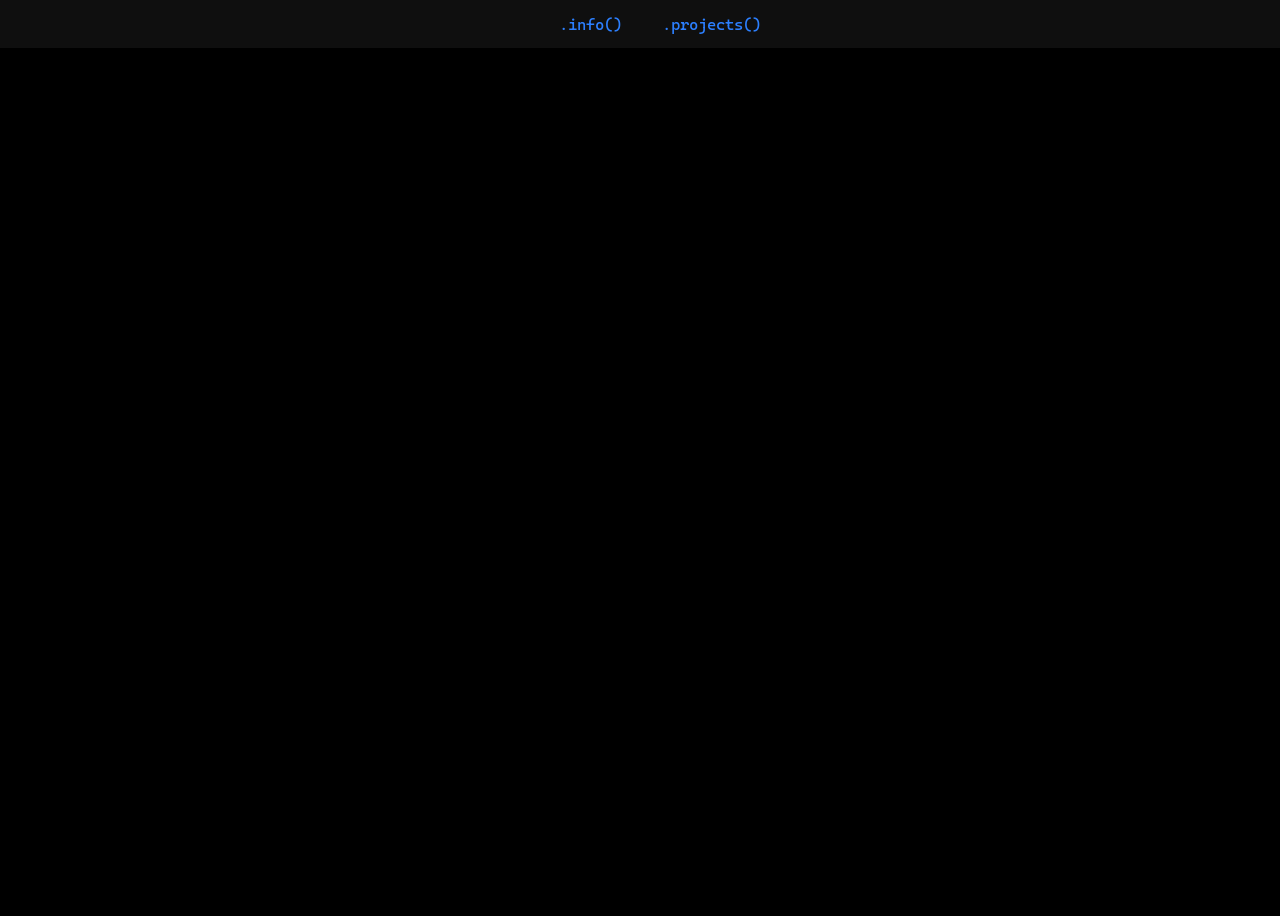
==== source/pages/projects.html @ 029d2594 "feat: add global style to projects page and add the nav bar" ====
<!DOCTYPE html>
<html lang="en">
<head>
    <meta charset="UTF-8">
    <meta name="viewport" content="width=device-width, initial-scale=1.0">
    <title>gabriel.projects()</title>
    <link rel="stylesheet" href="../styles/global_style.css">
</head>
<body>
    <header>
        <p class="blue" id="header-session"></p>
        <nav>
            <a href="../../index.html" class="header-nav">.info()</a>
            <a href="" class="header-nav">.projects()</a>
        </nav>
    </header>
</body>
</html>
---- source/styles/global_style.css ----
@import url('https://fonts.googleapis.com/css2?family=Cascadia+Code:ital,wght@0,200..700;1,200..700&display=swap');

body {
    min-height: 100dvh;
    background-color: black;
    color: white;
    font-family: "Cascadia Code";
    display: flex;
    flex-direction: column;
    align-items: center;
    justify-content: center;
    text-align: center;
}

header {
    position: fixed;
    top: 0;
    background-color: #0f0f0f;
    width: 100%;
    padding: 8px;
    display: flex;
    justify-content: center;
}

nav {
  display: flex;
  align-items: center;
  justify-content: center;
}

.header-nav {
    color: oklch(62.3% 0.214 259.815) ;
    margin-left: 40px;
    text-decoration: none;
    width: 100%;
}
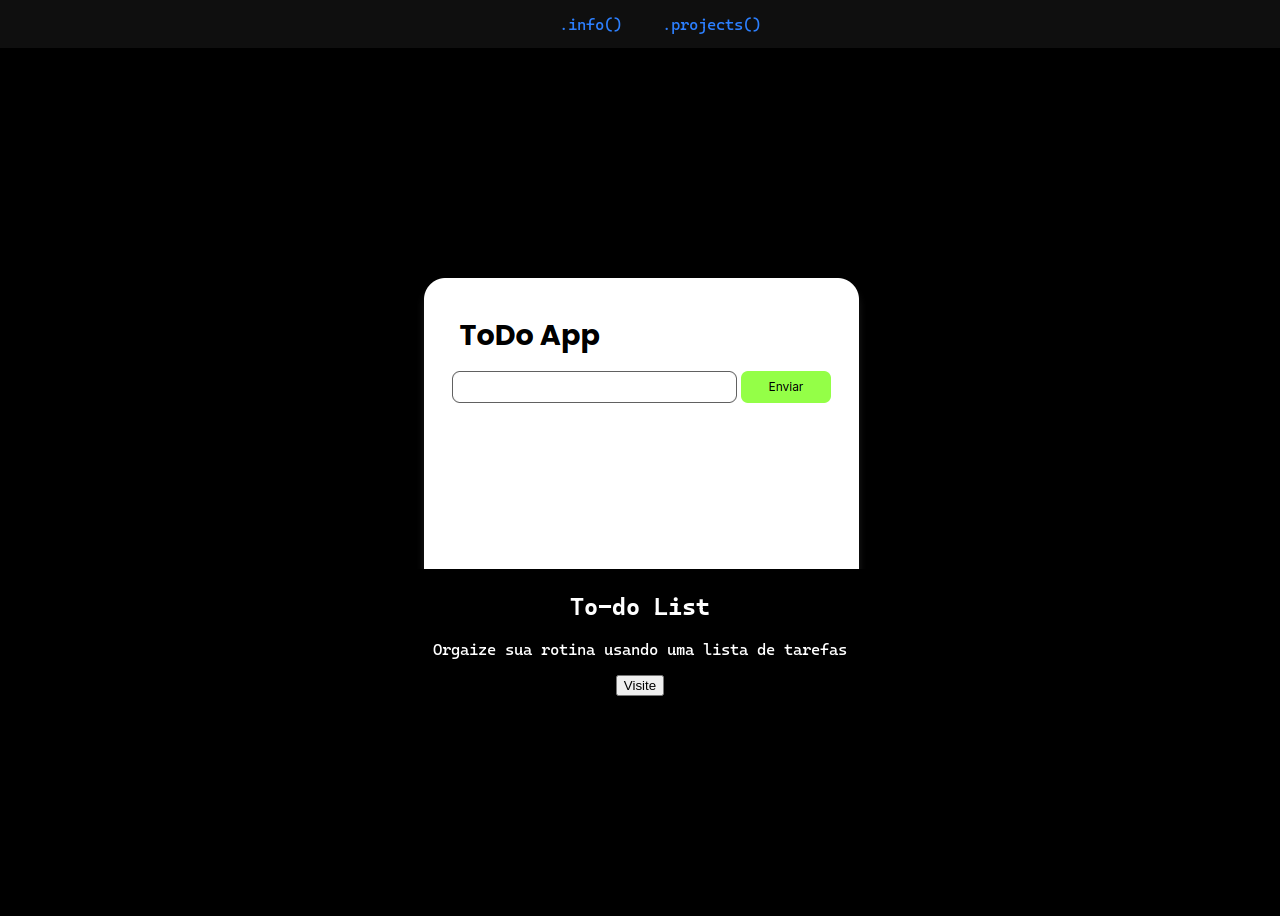
==== commit dbbc951c: "feat: add the first project" ====
--- a/source/pages/projects.html
+++ b/source/pages/projects.html
@@ -14,5 +14,13 @@
             <a href="" class="header-nav">.projects()</a>
         </nav>
     </header>
+    <div id="card-box">
+        <div class='project-card'>
+            <img src="../../assets/tda-image.png" alt="preview do app de tarefas">
+            <h2>To-do List</h2>
+            <p>Orgaize sua rotina usando uma lista de tarefas</p>
+            <a href="https://gabicjo.github.io/todo-list/" target="_blank"><button type="button">Visite</button></a>
+        </div>
+    </div>
 </body>
 </html>
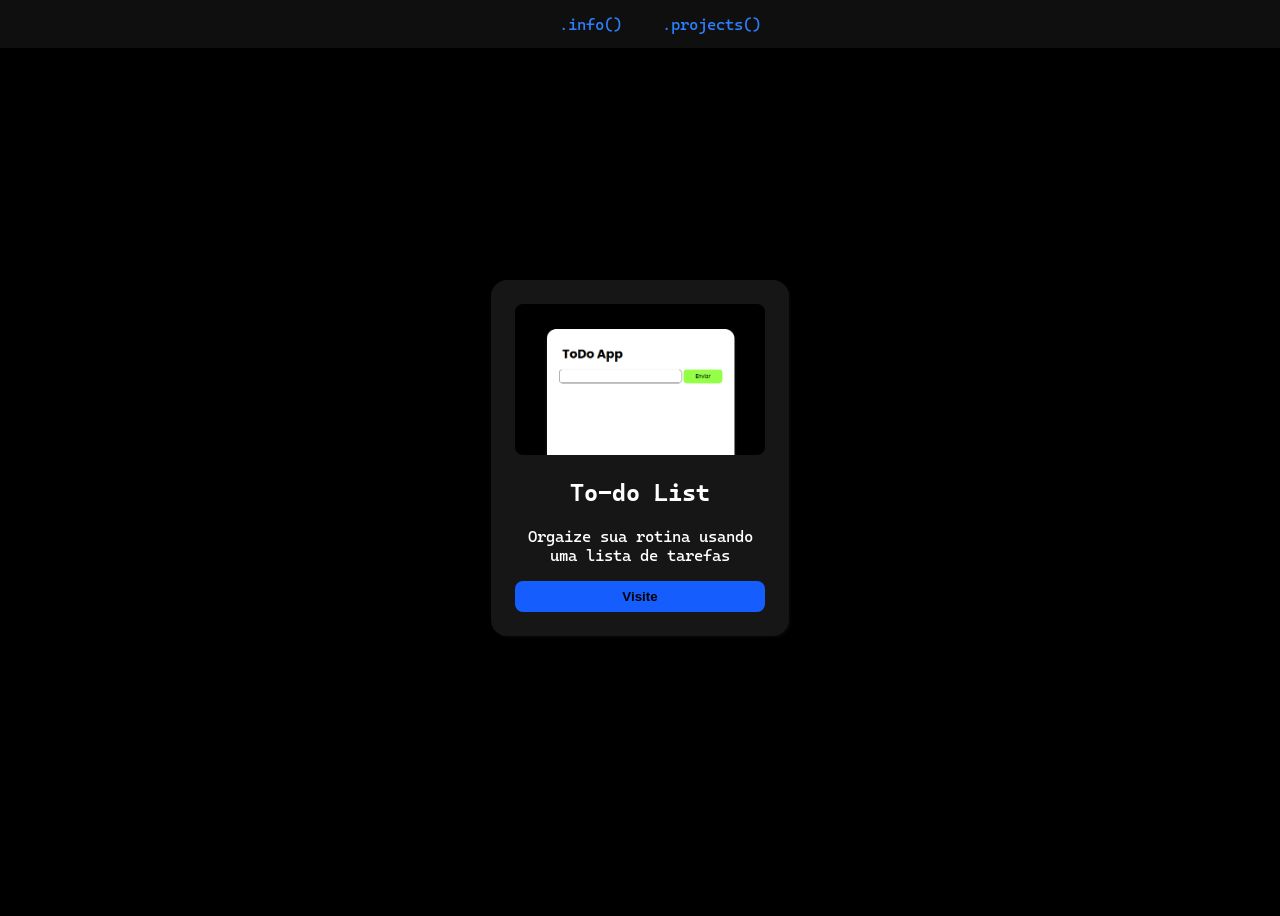
==== commit 82a888a6: "feat: add a style for project cards and link css file" ====
--- a/source/pages/projects.html
+++ b/source/pages/projects.html
@@ -5,6 +5,7 @@
     <meta name="viewport" content="width=device-width, initial-scale=1.0">
     <title>gabriel.projects()</title>
     <link rel="stylesheet" href="../styles/global_style.css">
+    <link rel="stylesheet" href="../styles/card_style.css">
 </head>
 <body>
     <header>
--- a/source/styles/card_style.css
+++ b/source/styles/card_style.css
@@ -0,0 +1,42 @@
+@import url('https://fonts.googleapis.com/css2?family=Cascadia+Code:ital,wght@0,200..700;1,200..700&display=swap');
+
+.project-card {
+    background-color: #161616;
+    padding: 24px;
+    margin: 16px;
+    border-radius: 16px;
+    min-height: 250px;
+    max-width: 250px;
+    box-shadow: 2px 2px 2px rgba(59, 59, 59, 0.1);
+    transition: 0.2s;
+}
+
+.project-card:hover {
+    transform: scale(1.02);
+}
+
+#card-box {
+    display: flex;
+    overflow-y: auto;
+    max-width: 100%;
+}
+
+img {
+    min-width: 250px;
+    max-width: 250px;
+    border-radius: 8px;
+}
+
+button {
+    background-color: oklch(54.6% 0.245 262.881);
+    border: none;
+    width: 100%;
+    padding: 8px;
+    border-radius: 8px;
+    transition: 0.2s;
+    font-weight: bold;
+}
+button:hover {
+    background-color: oklch(62.3% 0.214 259.815);
+    transform: scale(1.02);
+}
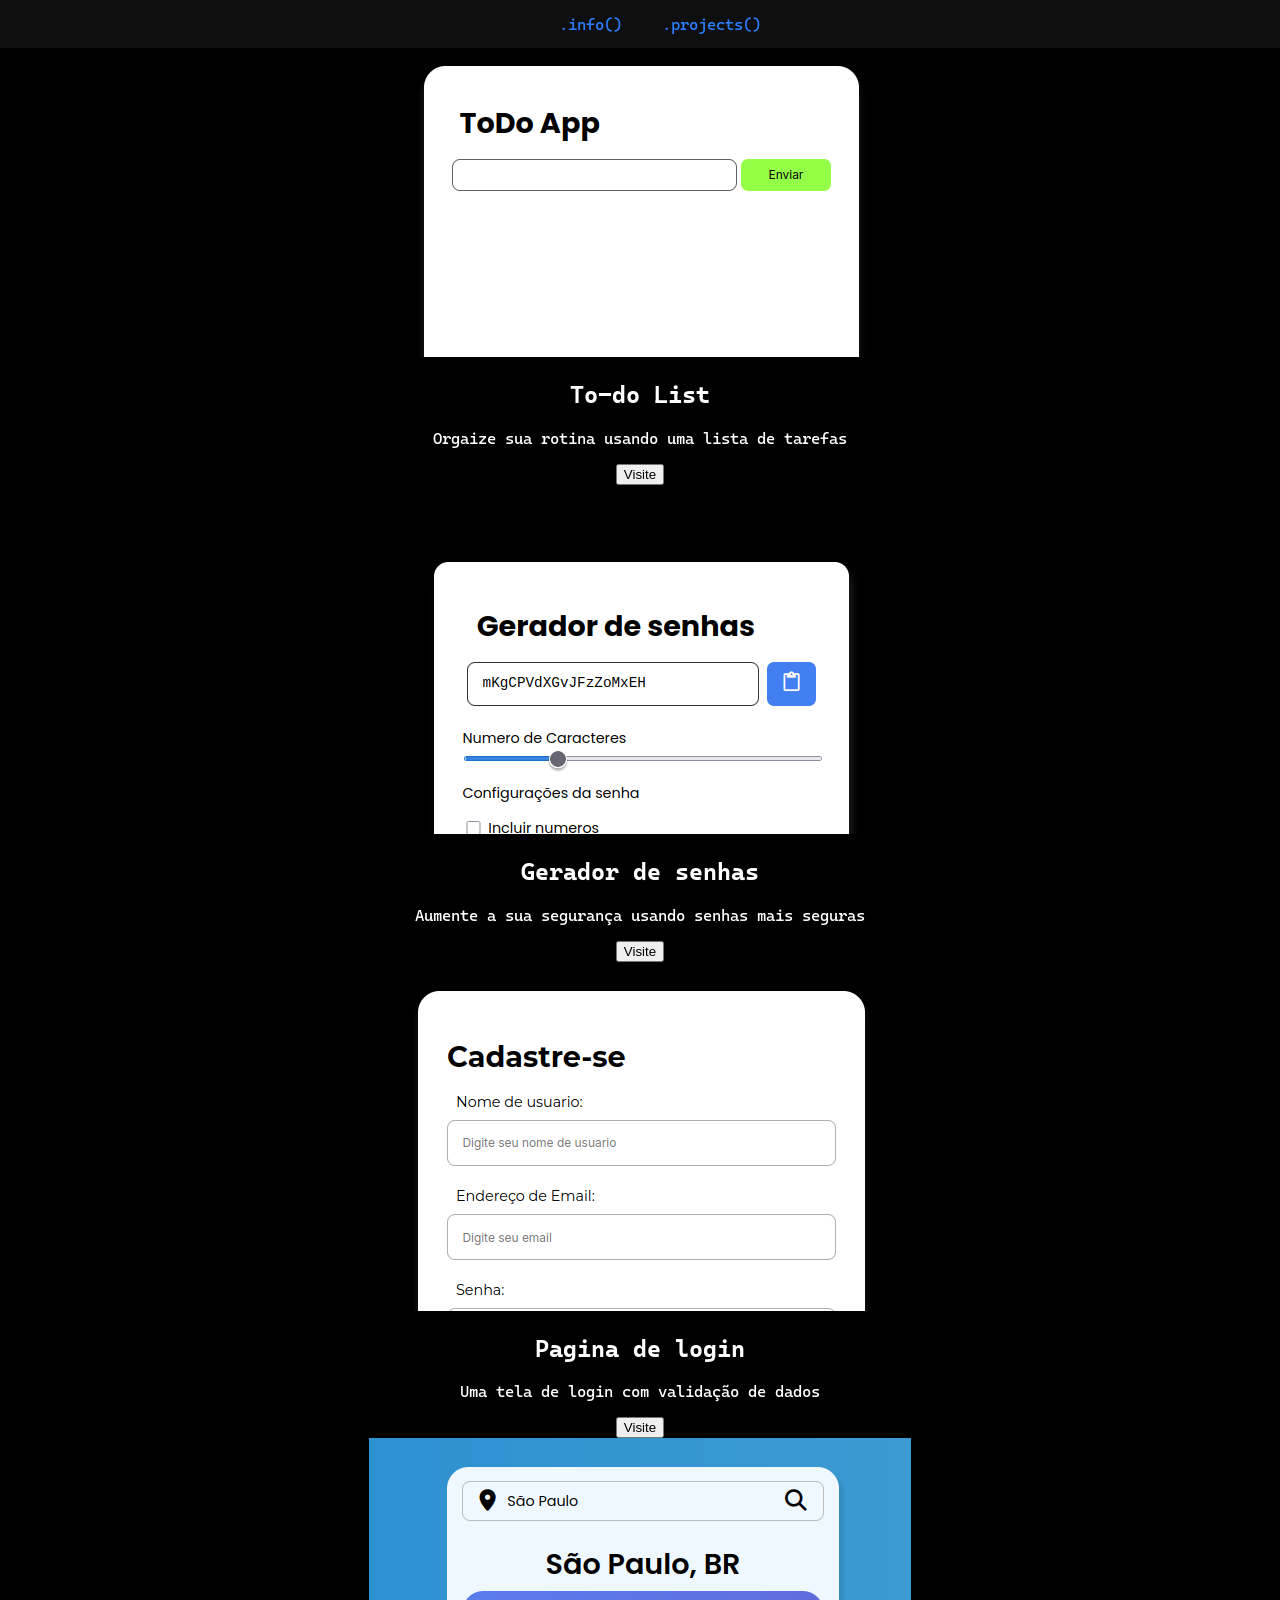
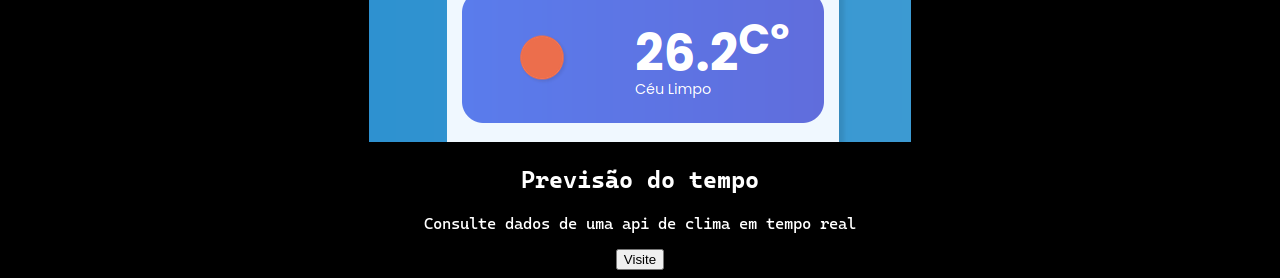
==== commit f8f8f82e: "feat: add more projects" ====
--- a/source/pages/projects.html
+++ b/source/pages/projects.html
@@ -5,7 +5,6 @@
     <meta name="viewport" content="width=device-width, initial-scale=1.0">
     <title>gabriel.projects()</title>
     <link rel="stylesheet" href="../styles/global_style.css">
-    <link rel="stylesheet" href="../styles/card_style.css">
 </head>
 <body>
     <header>
@@ -22,6 +21,24 @@
             <p>Orgaize sua rotina usando uma lista de tarefas</p>
             <a href="https://gabicjo.github.io/todo-list/" target="_blank"><button type="button">Visite</button></a>
         </div>
+        <div class="project-card">
+            <img src="../../assets/pg-image.png" alt="preview do app de gerar senhas">
+            <h2>Gerador de senhas</h2>
+            <p>Aumente a sua segurança usando senhas mais seguras</p>
+            <a href="https://gabicjo.github.io/password-generator/" target="_blank"><button type="button">Visite</button></a>
+        </div>
+        <div class="project-card">
+            <img src="../../assets/lg-image.png" alt="prewiew do app de login">
+            <h2>Pagina de login</h2>
+            <p>Uma tela de login com validação de dados</p>
+            <a href="https://gabicjo.github.io/login-page/" target="_blank"><button type="button">Visite</button></a>
+        </div>
+        <div class="project-card">
+            <img src="../../assets/pt-image.png" alt="prewiew do app de login">
+            <h2>Previsão do tempo</h2>
+            <p>Consulte dados de uma api de clima em tempo real</p>
+            <a href="https://gabicjo.github.io/weather-site/" target="_blank"><button type="button">Visite</button></a>
+        </div>
     </div>
 </body>
 </html>
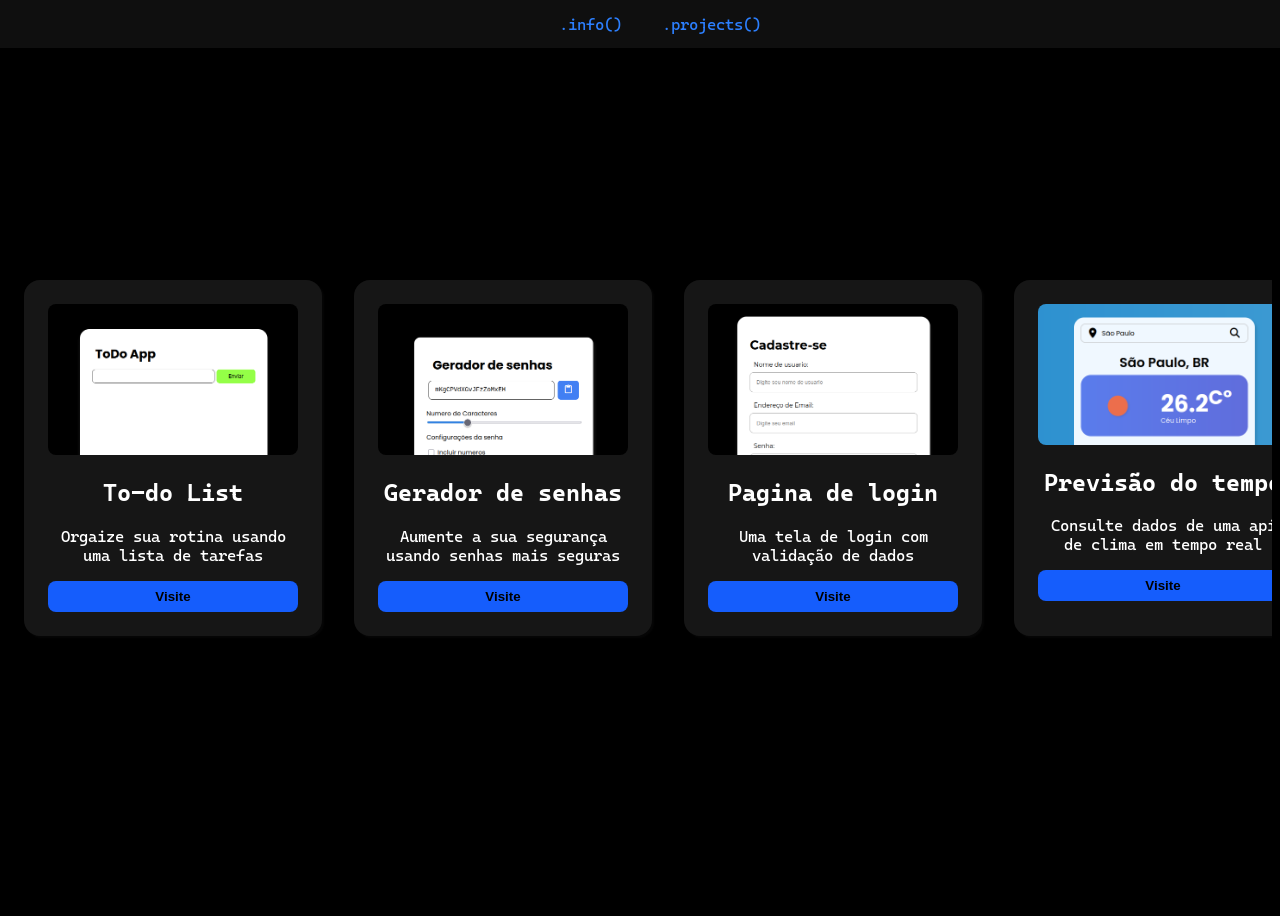
==== commit 8059b584: "fix: link css file with project page" ====
--- a/source/pages/projects.html
+++ b/source/pages/projects.html
@@ -5,6 +5,7 @@
     <meta name="viewport" content="width=device-width, initial-scale=1.0">
     <title>gabriel.projects()</title>
     <link rel="stylesheet" href="../styles/global_style.css">
+    <link rel="stylesheet" href="../styles/card_style.css">
 </head>
 <body>
     <header>
--- a/source/styles/card_style.css
+++ b/source/styles/card_style.css
@@ -0,0 +1,42 @@
+@import url('https://fonts.googleapis.com/css2?family=Cascadia+Code:ital,wght@0,200..700;1,200..700&display=swap');
+
+.project-card {
+    background-color: #161616;
+    padding: 24px;
+    margin: 16px;
+    border-radius: 16px;
+    min-height: 250px;
+    max-width: 250px;
+    box-shadow: 2px 2px 2px rgba(59, 59, 59, 0.1);
+    transition: 0.2s;
+}
+
+.project-card:hover {
+    transform: scale(1.02);
+}
+
+#card-box {
+    display: flex;
+    overflow-y: auto;
+    max-width: 100%;
+}
+
+img {
+    min-width: 250px;
+    max-width: 250px;
+    border-radius: 8px;
+}
+
+button {
+    background-color: oklch(54.6% 0.245 262.881);
+    border: none;
+    width: 100%;
+    padding: 8px;
+    border-radius: 8px;
+    transition: 0.2s;
+    font-weight: bold;
+}
+button:hover {
+    background-color: oklch(62.3% 0.214 259.815);
+    transform: scale(1.02);
+}
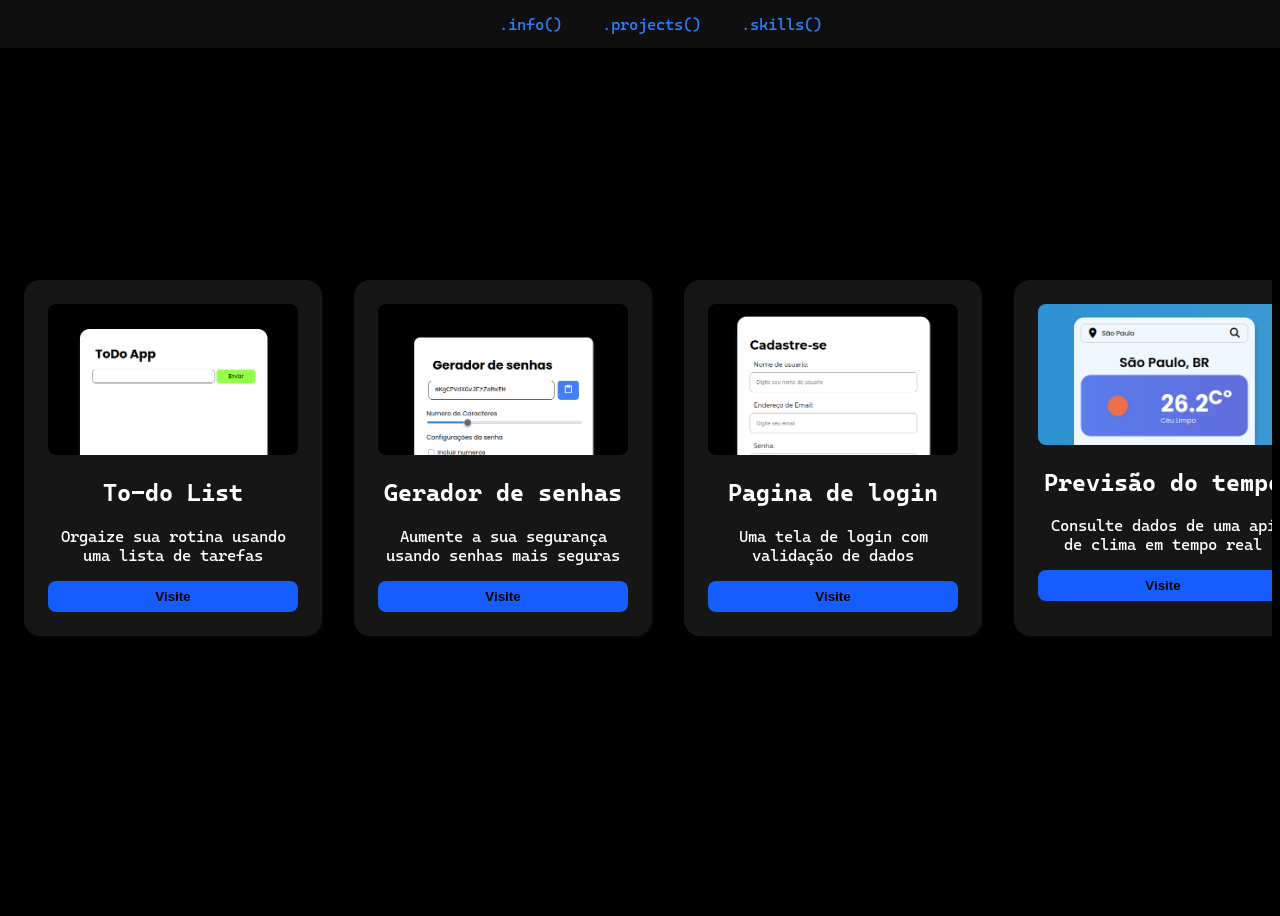
==== commit b2993a0a: "feat: create a skills page and add navegation link to header" ====
--- a/source/pages/projects.html
+++ b/source/pages/projects.html
@@ -13,6 +13,7 @@
         <nav>
             <a href="../../index.html" class="header-nav">.info()</a>
             <a href="" class="header-nav">.projects()</a>
+            <a href="skills.html" class="header-nav">.skills()</a>
         </nav>
     </header>
     <div id="card-box">
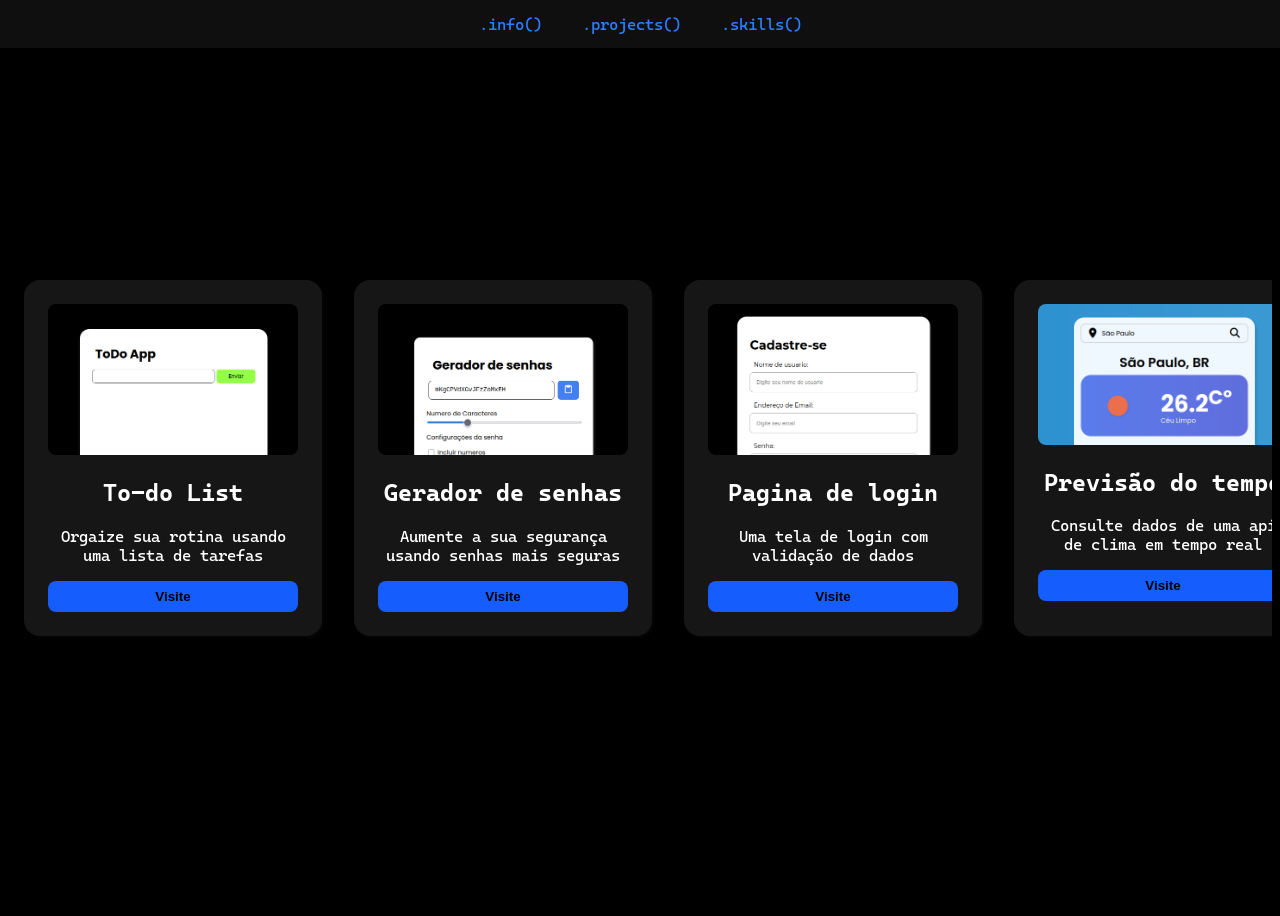
==== commit 2089757d: "fix: make layout responsive using media queries" ====
--- a/source/pages/projects.html
+++ b/source/pages/projects.html
@@ -11,7 +11,7 @@
     <header>
         <p class="blue" id="header-session"></p>
         <nav>
-            <a href="../../index.html" class="header-nav">.info()</a>
+            <a href="../../index.html" class="header-nav" id="header-nav-border">.info()</a>
             <a href="" class="header-nav">.projects()</a>
             <a href="skills.html" class="header-nav">.skills()</a>
         </nav>
--- a/source/styles/global_style.css
+++ b/source/styles/global_style.css
@@ -15,6 +15,7 @@
 header {
     position: fixed;
     top: 0;
+    z-index: 100000;
     background-color: #0f0f0f;
     width: 100%;
     padding: 8px;
@@ -33,4 +34,16 @@
     margin-left: 40px;
     text-decoration: none;
     width: 100%;
+}
+
+#header-nav-border {
+    margin: 0
+}
+
+.white {
+    color: white;
+}
+
+.blue {
+    color: oklch(54.6% 0.245 262.881);
 }
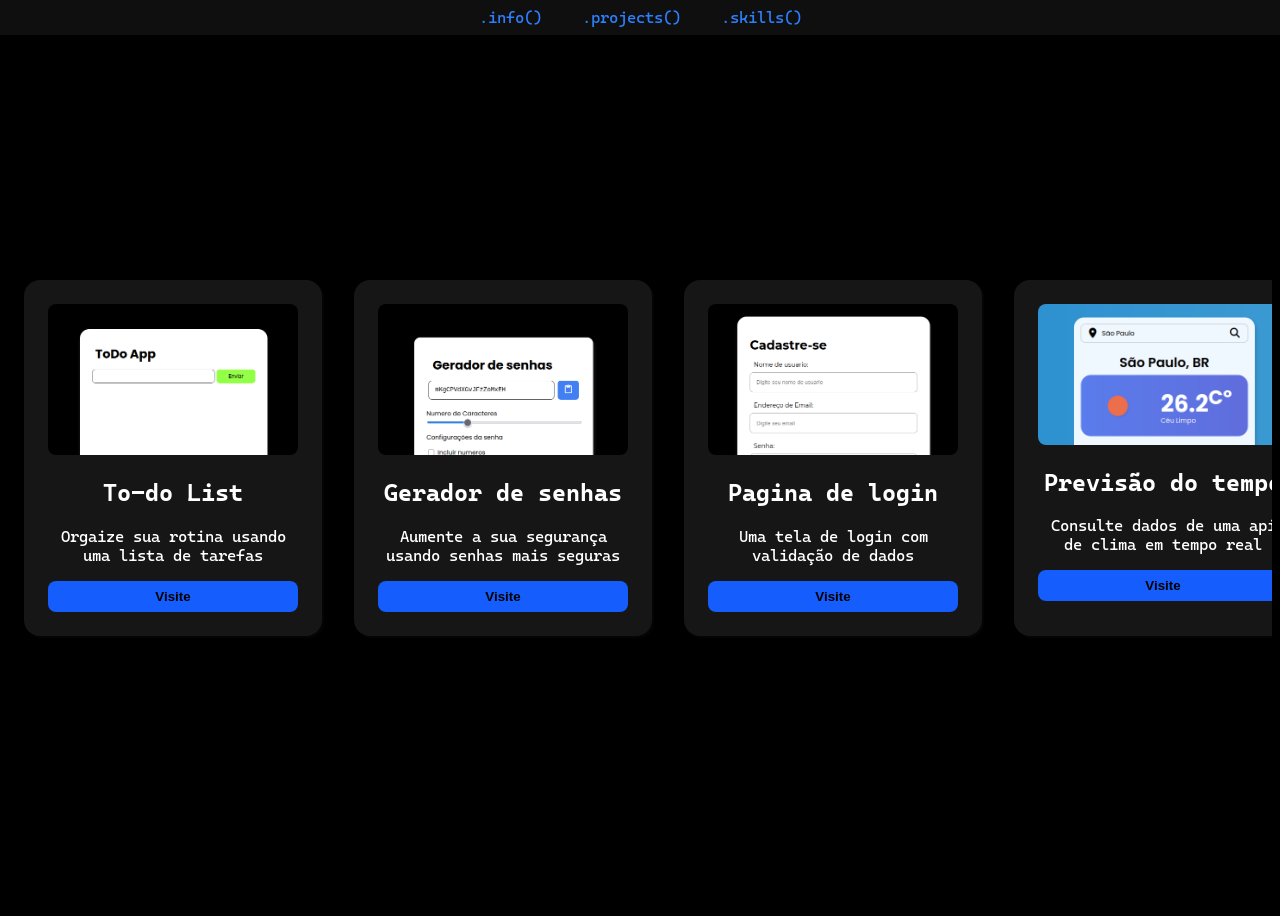
==== commit af22d6a6: "feat: add a hamburger menu for screens smaller than 400px." ====
--- a/source/pages/projects.html
+++ b/source/pages/projects.html
@@ -6,11 +6,12 @@
     <title>gabriel.projects()</title>
     <link rel="stylesheet" href="../styles/global_style.css">
     <link rel="stylesheet" href="../styles/card_style.css">
+    <link href="https://fonts.googleapis.com/icon?family=Material+Icons" rel="stylesheet">
 </head>
 <body>
     <header>
-        <p class="blue" id="header-session"></p>
-        <nav>
+        <button id="header-menu"><i class="material-icons">menu</i></button>
+        <nav class="nav">
             <a href="../../index.html" class="header-nav" id="header-nav-border">.info()</a>
             <a href="" class="header-nav">.projects()</a>
             <a href="skills.html" class="header-nav">.skills()</a>
@@ -21,26 +22,27 @@
             <img src="../../assets/tda-image.png" alt="preview do app de tarefas">
             <h2>To-do List</h2>
             <p>Orgaize sua rotina usando uma lista de tarefas</p>
-            <a href="https://gabicjo.github.io/todo-list/" target="_blank"><button type="button">Visite</button></a>
+            <a href="https://gabicjo.github.io/todo-list/" target="_blank"><button type="button" class="visite-button">Visite</button></a>
         </div>
         <div class="project-card">
             <img src="../../assets/pg-image.png" alt="preview do app de gerar senhas">
             <h2>Gerador de senhas</h2>
             <p>Aumente a sua segurança usando senhas mais seguras</p>
-            <a href="https://gabicjo.github.io/password-generator/" target="_blank"><button type="button">Visite</button></a>
+            <a href="https://gabicjo.github.io/password-generator/" target="_blank"><button type="button" class="visite-button">Visite</button></a>
         </div>
         <div class="project-card">
             <img src="../../assets/lg-image.png" alt="prewiew do app de login">
             <h2>Pagina de login</h2>
             <p>Uma tela de login com validação de dados</p>
-            <a href="https://gabicjo.github.io/login-page/" target="_blank"><button type="button">Visite</button></a>
+            <a href="https://gabicjo.github.io/login-page/" target="_blank"><button type="button" class="visite-button">Visite</button></a>
         </div>
         <div class="project-card">
             <img src="../../assets/pt-image.png" alt="prewiew do app de login">
             <h2>Previsão do tempo</h2>
             <p>Consulte dados de uma api de clima em tempo real</p>
-            <a href="https://gabicjo.github.io/weather-site/" target="_blank"><button type="button">Visite</button></a>
+            <a href="https://gabicjo.github.io/weather-site/" target="_blank"><button type="button" class="visite-button">Visite</button></a>
         </div>
     </div>
+    <script src="../js/hamburgerMenu.js"></script>
 </body>
 </html>
--- a/source/styles/global_style.css
+++ b/source/styles/global_style.css
@@ -12,21 +12,33 @@
     text-align: center;
 }
 
+#header-menu {
+    background-color: transparent;
+    border: none;
+    color: white;
+    font-size: 32px;
+    display: none;
+}
+
 header {
     position: fixed;
     top: 0;
     z-index: 100000;
     background-color: #0f0f0f;
     width: 100%;
-    padding: 8px;
     display: flex;
     justify-content: center;
+}
+
+#header-nav-border {
+    margin: 0;
 }
 
 nav {
   display: flex;
   align-items: center;
   justify-content: center;
+  padding: 8px;
 }
 
 .header-nav {
@@ -36,14 +48,40 @@
     width: 100%;
 }
 
-#header-nav-border {
-    margin: 0
-}
-
 .white {
     color: white;
 }
 
 .blue {
     color: oklch(54.6% 0.245 262.881);
+}
+
+@media (max-width: 400px) {
+    nav {
+        display: none;
+        text-align: start;
+    }
+
+    .exibir {
+        display: block;
+    }
+
+    .header-nav {
+        display: block;
+        margin-bottom: 16px;
+    }
+
+    #header-nav-border {
+        margin-bottom: 16px;
+        margin-left: 40px;
+    }
+
+    #header-menu {
+        display: block;
+        margin-left: 1.2rem;
+    }
+
+    header {
+        display: block;
+    }
 }
--- a/source/styles/card_style.css
+++ b/source/styles/card_style.css
@@ -27,7 +27,7 @@
     border-radius: 8px;
 }
 
-button {
+.visite-button {
     background-color: oklch(54.6% 0.245 262.881);
     border: none;
     width: 100%;
@@ -36,7 +36,7 @@
     transition: 0.2s;
     font-weight: bold;
 }
-button:hover {
+.visite-button:hover {
     background-color: oklch(62.3% 0.214 259.815);
     transform: scale(1.02);
 }
